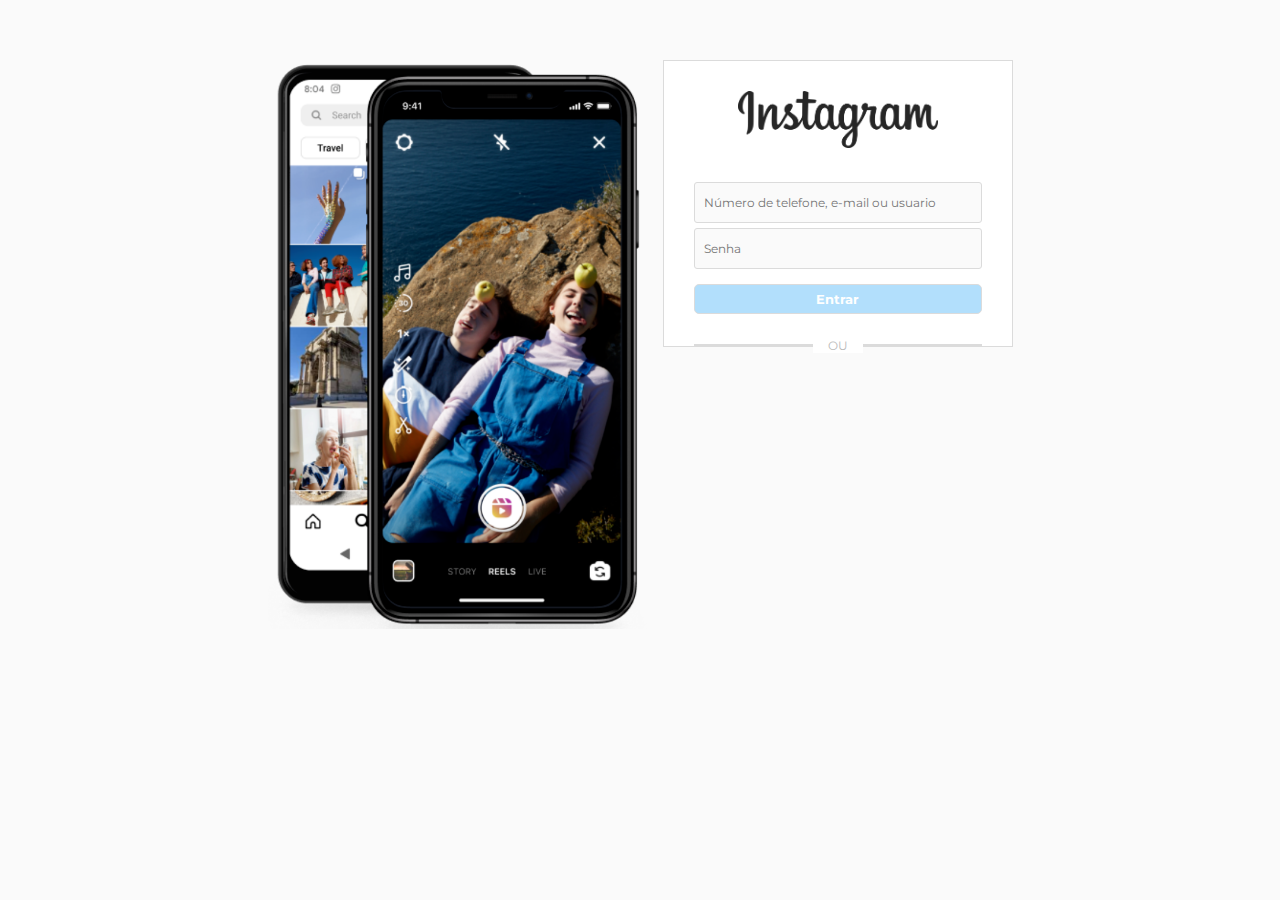
==== index.html @ fccce1b0 "clone insta 20%" ====
<!DOCTYPE html>
<html lang="pt-br">
<head>
  <meta charset="UTF-8">
  <meta name="viewport" content="width=device-width, initial-scale=1.0">
  <title>Clone Insta</title>
  <link rel="stylesheet" href="css/style.css">
  <link rel="shortcut icon" href="img/favicon.png" type="image/x-icon">
</head>
<body>
  <main>
    <div class="main-container">
      <div class="banner-container">
        <img src="img/banner2.png" alt="Instagram">
      </div>

      <div class="form-container">
        <div class="form-box">
          <img src="img/logo_instagram.png" alt="">

          <form id="login-form">
            <input type="text" name="username" placeholder="Número de telefone, e-mail ou usuario">
            <input type="password" name="password" placeholder="Senha">
            <input type="submit" value="Entrar">
          </form>

          <div class="separator">
            <div class="line"></div>
            <span>Ou</span>
          </div>
        </div>
        <!-- <img src="img/logo_instagram.png" alt=""> -->
      </div>
    </div>
  </main>
</body>
</html>
---- css/style.css ----
@import url('https://fonts.googleapis.com/css2?family=Montserrat:ital,wght@0,100..900;1,100..900&display=swap');

*{
  padding: 0;
  margin: 0;
  box-sizing: border-box;
  font-family: "Montserrat", sans-serif;
}


body{
  background-color: #fafafa;
}


.main-container{
  display: flex;
  justify-content: center;
  margin-top: 30px;
}

.banner-container{
  text-align: right;
}

#banner-container,
#form-container {
  flex: 1 1 0;
  width: 50%;
}

.banner-container img{
  width: 100%;
  max-width: 380px;
  margin-top: 30px;
  margin-right: 15px;
}

.form-container{
  /* border: 1px solid blue; */
  text-align: center;
}

.form-box{
  background-color: #fff;
  border: 1px solid #dbdbdb;
  margin-top: 30px;
  width: 350px;
  padding: 0 30px;
}

.form-box img{
  margin-top: 30px;
  width: 200px;
}

#login-form{
  margin-top: 30px;
}

.form-box input{
  padding: 12px 9px;
  width: 100%;
  margin-bottom: 8px;
  font-size: 12px;
  display: block;
  margin: 5px auto;
  border-radius: 3px;
  background-color: #fafafa;
  border: 1px solid #dbdbdb;
}

.form-box input[type="submit"]{
  margin-top: 15px;
  padding: 0;
  font-weight: bold;
  background-color: #b2dffc;
  border-radius: 5px;
  color: #fff;
  height: 30px;
  cursor: pointer;
  font-size: 13px;
}


.separator{
  position: relative;
}

.line{
  margin-top: 30px;
  width: 100%;
  border: 1px solid #dbdbdb;
}

.separator span{
  position: absolute;
  top: -6px;
  margin-left: -25px;
  background-color: #fff;
  width: 50px;
  font-size: 12px;
  color: #bbb;
  text-transform: uppercase;
}
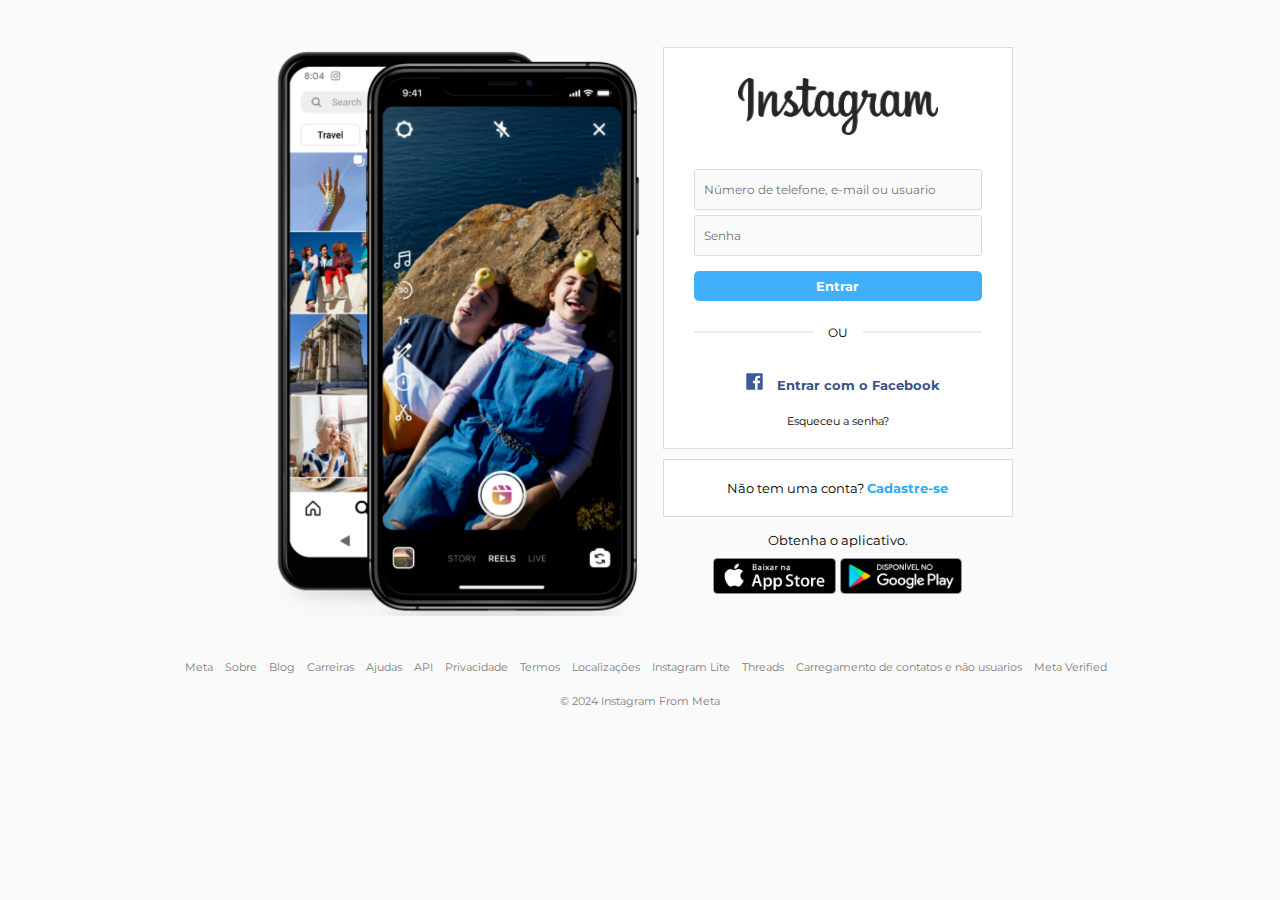
==== commit 06ac7141: "Clone insta finalizado" ====
--- a/index.html
+++ b/index.html
@@ -28,10 +28,57 @@
             <div class="line"></div>
             <span>Ou</span>
           </div>
+
+          <div class="facebook-login">
+            <a href="#" target="_blank">
+              <img src="img/logo_facebook.svg" alt="Facebook">
+              <span>Entrar com o Facebook</span>
+            </a>
+          </div>
+
+          <div class="forgot-pass">
+            <p>Esqueceu a senha?</p>
+          </div>
         </div>
-        <!-- <img src="img/logo_instagram.png" alt=""> -->
+
+        <div class="register-container">
+          <p>Não tem uma conta? <a href="register.html">Cadastre-se</a></p>
+        </div>
+
+        <div class="get-app-container">
+          <p>Obtenha o aplicativo.</p>
+
+          <a href="#">
+            <img src="img/apple_btn.png" alt="Apple Store">
+            <img src="img/gplay_btn.png" alt="Google Store">
+          </a>
+        </div>
+
       </div>
+
     </div>
   </main>
+
+  <footer>
+    <div class="footer-links">
+      <ul class="links">
+        <li>Meta</li>
+        <li>Sobre</li>
+        <li>Blog</li>
+        <li>Carreiras</li>
+        <li>Ajudas</li>
+        <li>API</li>
+        <li>Privacidade</li>
+        <li>Termos</li>
+        <li>Localizações</li>
+        <li>Instagram Lite</li>
+        <li>Threads</li>
+        <li>Carregamento de contatos e não usuarios</li>
+        <li>Meta Verified</li>
+      </ul>
+    </div>
+
+    <p class="copyright">&copy; 2024 Instagram From Meta </p>
+  </footer>
 </body>
 </html>--- a/css/style.css
+++ b/css/style.css
@@ -16,7 +16,7 @@
 .main-container{
   display: flex;
   justify-content: center;
-  margin-top: 30px;
+  margin-top: 17px;
 }
 
 .banner-container{
@@ -37,7 +37,6 @@
 }
 
 .form-container{
-  /* border: 1px solid blue; */
   text-align: center;
 }
 
@@ -46,6 +45,7 @@
   border: 1px solid #dbdbdb;
   margin-top: 30px;
   width: 350px;
+  height: auto;
   padding: 0 30px;
 }
 
@@ -68,15 +68,21 @@
   border-radius: 3px;
   background-color: #fafafa;
   border: 1px solid #dbdbdb;
+  outline: none;
+}
+
+.form-box input:focus{
+  border: 1px solid #b3b0b0;
 }
 
 .form-box input[type="submit"]{
   margin-top: 15px;
   padding: 0;
   font-weight: bold;
-  background-color: #b2dffc;
+  background-color: #3faffa;
   border-radius: 5px;
   color: #fff;
+  border: none;
   height: 30px;
   cursor: pointer;
   font-size: 13px;
@@ -90,7 +96,7 @@
 .line{
   margin-top: 30px;
   width: 100%;
-  border: 1px solid #dbdbdb;
+  border: 1px solid #eceaea;
 }
 
 .separator span{
@@ -100,6 +106,131 @@
   background-color: #fff;
   width: 50px;
   font-size: 12px;
-  color: #bbb;
+  color: #000;
   text-transform: uppercase;
-}+}
+
+.facebook-login{
+  display: flex;
+  margin-top: 40px;
+  align-items: center;
+  justify-content: center;
+}
+
+.facebook-login img{
+  margin: auto 10px;
+  width: 17px;
+}
+
+.facebook-login a{
+  text-decoration: none;
+}
+
+.facebook-login span{
+  font-size: 13px;
+  font-weight: bold;
+  color: #385185;
+}
+
+.forgot-pass{
+  margin: 20px auto;
+}
+
+.forgot-pass p{
+  font-size: 11px;
+}
+
+.register-container{
+  background-color: #fff;
+  border: 1px solid #dbdbdb;
+  margin-top: 10px;
+  width: 350px;
+  height: auto;
+  text-align: center;
+}
+
+.register-container p{
+  margin: 20px 0;
+  font-size: 13px;
+}
+
+.register-container a {
+  text-decoration: none;
+  color: #2ba9fd;
+  font-weight: bold;
+}
+
+.get-app-container{
+  width: 350px;
+  margin-top: 15px;
+}
+
+.get-app-container p{
+  font-size: 13px;
+  display: block;
+}
+
+.get-app-container a{
+  text-decoration: none;
+}
+
+.get-app-container img{
+  width: 35%;
+  margin: 10px auto;
+}
+
+.footer-links{
+  display: flex;
+  justify-content: center;
+  text-align: center;
+  margin: 40px auto 20px;
+}
+
+.footer-links .links{
+  list-style: none;
+  display: flex;
+  flex-wrap: wrap;
+  justify-content: center;
+}
+
+.links li{
+  color: #7e7d7d;
+  font-size: 11px;
+  margin-left: 12px;
+}
+
+.copyright{
+  font-size: 11px;
+  text-align: center;
+  margin-bottom: 30px;
+  color: #7e7d7d;
+}
+
+
+/* TABLETS */
+@media (max-width:768px){
+  .banner-container{
+    display: none;
+  }
+}
+
+/* MOBILE LARGE */
+@media (max-width:425px){
+
+  body{
+    background-color: #fff;
+  }
+
+  .form-box{
+    border: none;
+  }
+
+  .register-container{
+    border: none;
+    margin: 40px 0;
+  }
+
+  .links li{
+    margin: 8px;
+  }
+}
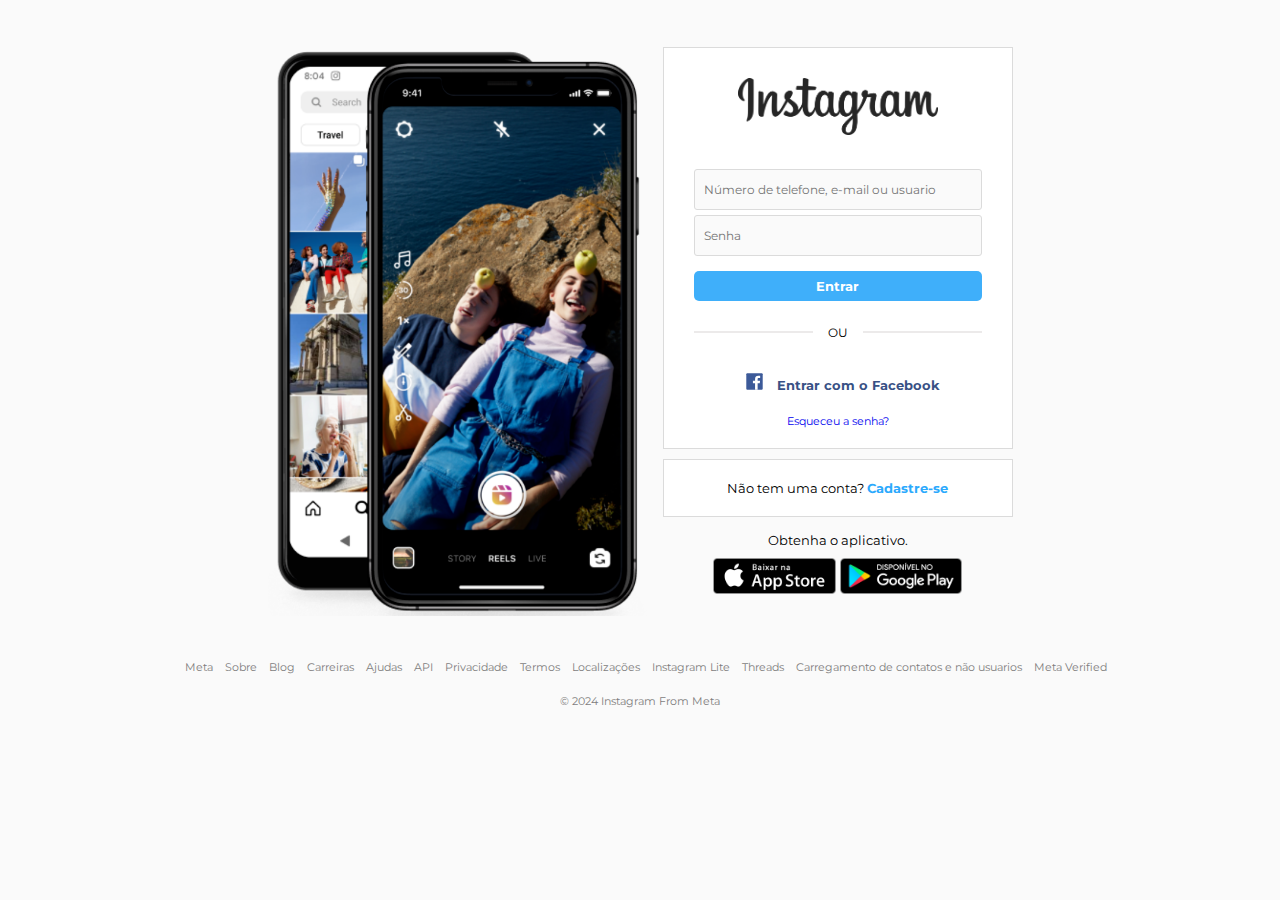
==== commit ce068eb5: "âncoras atualizadas" ====
--- a/index.html
+++ b/index.html
@@ -37,7 +37,7 @@
           </div>
 
           <div class="forgot-pass">
-            <p>Esqueceu a senha?</p>
+            <p><a href="#">Esqueceu a senha?</a></p>
           </div>
         </div>
 
--- a/css/style.css
+++ b/css/style.css
@@ -12,6 +12,9 @@
   background-color: #fafafa;
 }
 
+a{
+  text-decoration: none;
+}
 
 .main-container{
   display: flex;
@@ -122,9 +125,6 @@
   width: 17px;
 }
 
-.facebook-login a{
-  text-decoration: none;
-}
 
 .facebook-login span{
   font-size: 13px;
@@ -134,11 +134,10 @@
 
 .forgot-pass{
   margin: 20px auto;
-}
-
-.forgot-pass p{
   font-size: 11px;
-}
+  color: #000;
+}
+
 
 .register-container{
   background-color: #fff;
@@ -155,7 +154,6 @@
 }
 
 .register-container a {
-  text-decoration: none;
   color: #2ba9fd;
   font-weight: bold;
 }
@@ -171,7 +169,7 @@
 }
 
 .get-app-container a{
-  text-decoration: none;
+  t
 }
 
 .get-app-container img{
